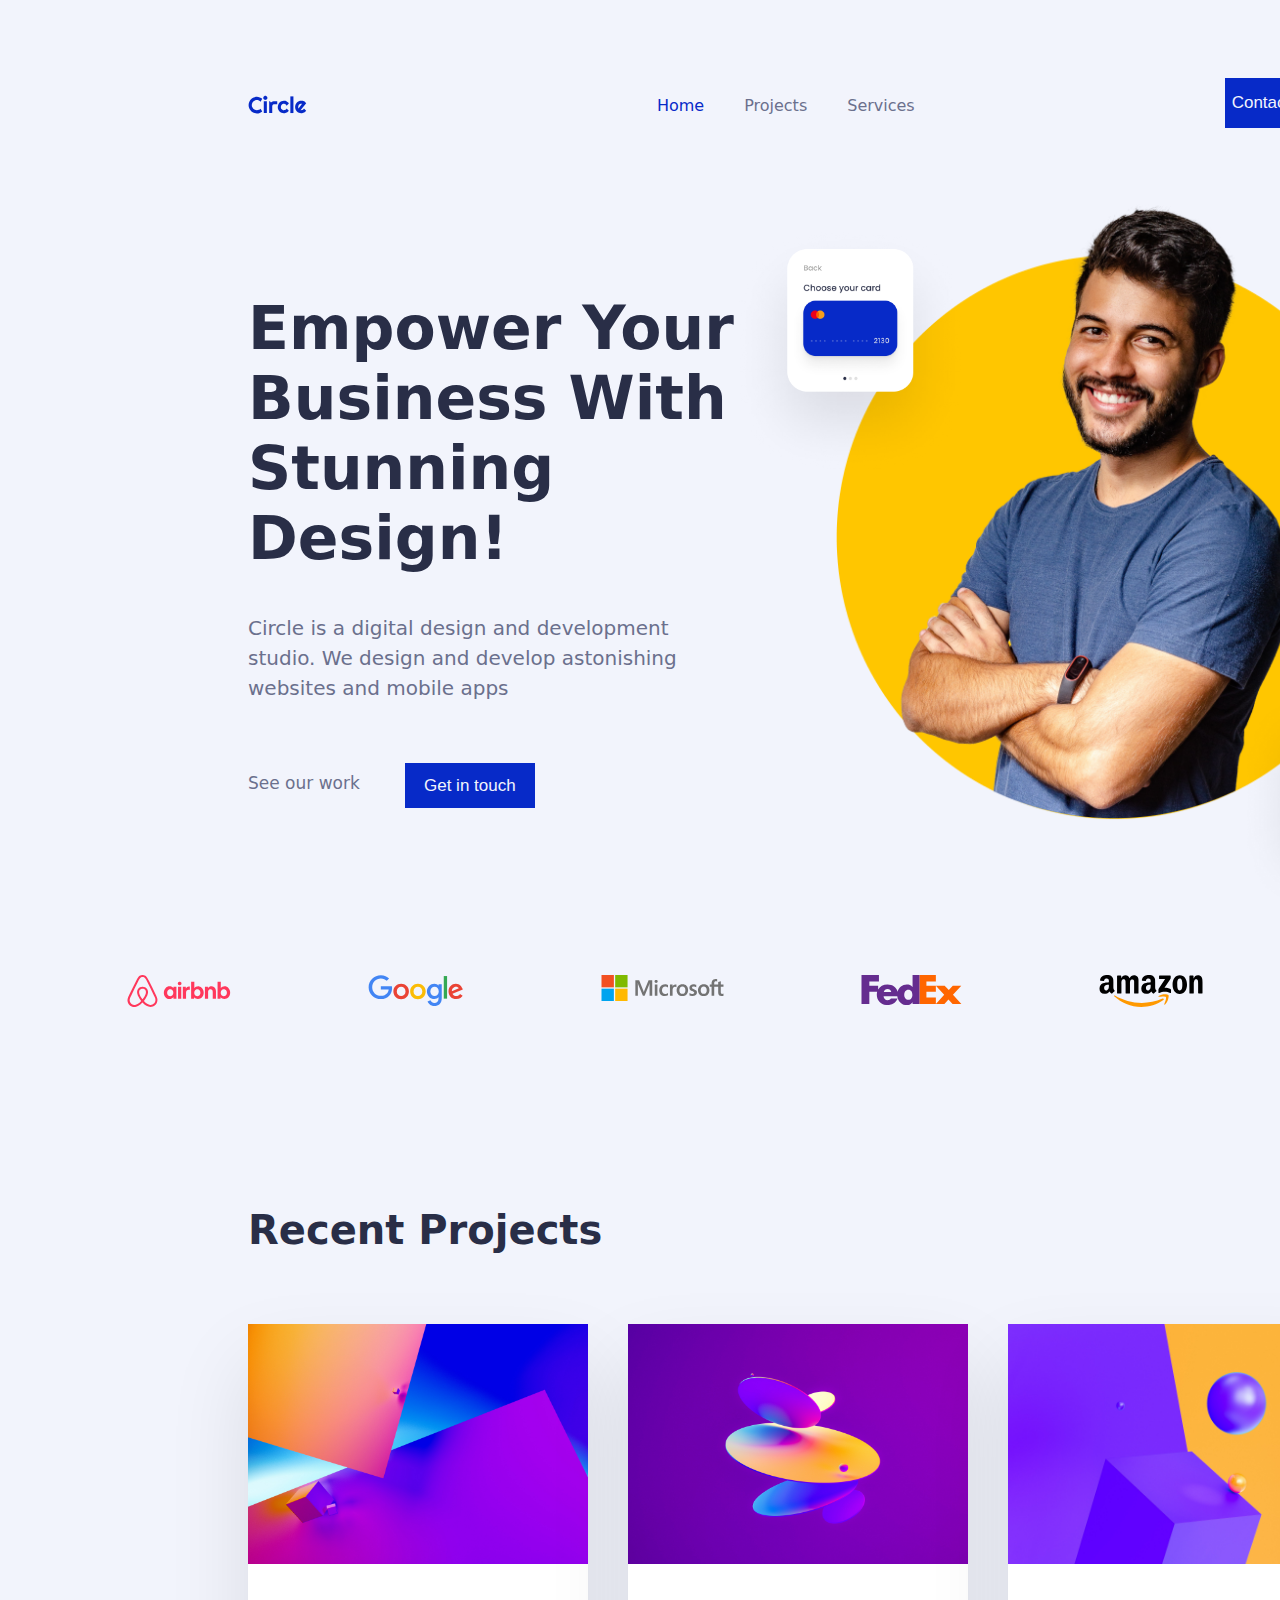
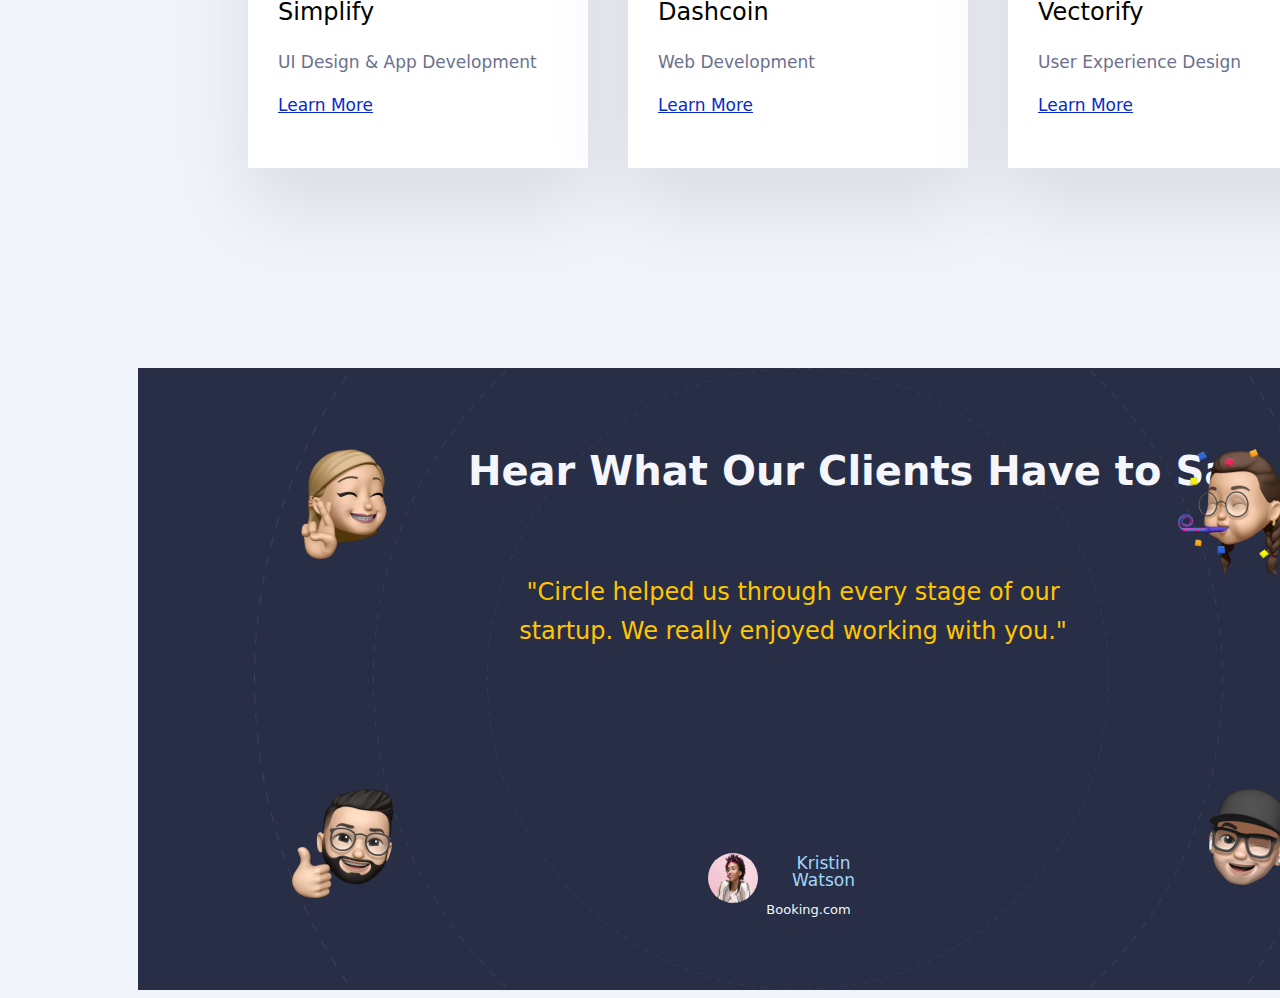
==== circle.html @ 2095160c "First commit" ====
<!DOCTYPE html>
<html lang="en">
  <head>
    <meta charset="UTF-8" />
    <meta http-equiv="X-UA-Compatible" content="IE=edge" />
    <meta name="viewport" content="width=device-width, initial-scale=1.0" />
    <title>Circle Agency</title>
    <link rel="stylesheet" href="styles.css" />
  </head>
  <body>
    <section class="container-navbar">
      <img class="navbar-logo" src="images/circle.svg" alt="Circle's logo" />
      <ul class="navbar-list">
        <li class="li-home">Home</li>
        <li class="li2">Projects</li>
        <li class="li3">Services</li>
      </ul>
      <button class="navbar-button">Contact Us</button>
    </section>
    <section class="hero-container">
      <div class="hero-left">
        <h1 class="heading">Empower Your Business With Stunning Design!</h1>
        <p class="hero-description">
          Circle is a digital design and development studio. We design and
          develop astonishing websites and mobile apps
        </p>
        <div class="hero-buttons">
          <p class="hero-p-left">See our work</p>
          <button class="hero-button-right">Get in touch</button>
        </div>
      </div>
      <div class="hero-right">
        <img
          class="hero-card-1"
          src="images/card-1.png"
          alt="Credit card image"
        />
        <img
          class="hero-main-image"
          src="images/hero-image.png"
          alt="Image of a smiley man"
        />
        <img
          class="hero-card-2"
          src="images/card-2.png"
          alt="Thumbs up emoji"
        />
      </div>
    </section>
    <section class="logos-container">
      <img
        class="airbnb-logo"
        src="images/airbnb-logo.svg"
        alt="Airbnb's logo"
      />
      <img
        class="google-logo"
        src="images/google-logo.svg"
        alt="Google's logo"
      />
      <img
        class="microsoft-logo"
        src="images/microsoft-logo.svg"
        alt="Microsoft's logo"
      />
      <img class="fedex-logo" src="images/fedex-logo.svg" alt="Fedex's logo" />
      <img
        class="amazon-logo"
        src="images/amazon-logo.svg"
        alt="Amazon's logo"
      />
    </section>
    <section class="projects-container">
      <h2 class="projects-heading">Recent Projects</h2>
      <div class="project-list-wrap">
        <div class="project-1-card">
          <img class="project-1-image" src="images/1.jpg" />
          <div class="project-1-content">
            <p class="project-1-title">Simplify</p>
            <p class="project-1-description">UI Design & App Development</p>
            <a href="/projects/simplify" target="_blank" class="project-link"
              >Learn More</a
            >
          </div>
        </div>
        <div class="project-2-card">
          <img class="project-2-image" src="images/2.jpg" />
          <div class="project-2-content">
            <p class="project-2-title">Dashcoin</p>
            <p class="project-2-description">Web Development</p>
            <a href="/projects/dashcoin" target="_blank" class="project-link"
              >Learn More</a
            >
          </div>
        </div>
        <div class="project-3-card">
          <img class="project-3-image" src="images/3.jpg" />
          <div class="project-3-content">
            <p class="project-3-title">Vectorify</p>
            <p class="project-3-description">User Experience Design</p>
            <a href="/projects/vectorify" target="_blank" class="project-link"
              >Learn More</a
            >
          </div>
        </div>
      </div>
    </section>
    <section class="testimonials-section">
      <div class="testimonials-wrap">
        <img class="testimonials-orbit" src="images/orbit.png" />
        <h3 class="testimonials-heading">Hear What Our Clients Have to Say</h3>
        <p class="testimonials-text">
          "Circle helped us through every stage of our startup. We really
          enjoyed working with you."
        </p>
        <div class="testimonials-client">
          <img class="testimonials-client-image" src="images/profile.png" />
          <div class="testimonials-client-info">
            <p class="testimonial-client-name">Kristin Watson</p>
            <p class="testimonial-client-company">Booking.com</p>
          </div>
        </div>
        <img class="testimonials-emoji-1" src="images/memoji-1.png" />
        <img class="testimonials-emoji-2" src="images/memoji-4.png" />
        <img class="testimonials-emoji-3" src="images/memoji-3.png" />
        <img class="testimonials-emoji-4" src="images/memoji-2.png" />
      </div>
    </section>
  </body>
</html>
---- styles.css ----
body {
    font-family: system-ui, -apple-system, BlinkMacSystemFont, "Segoe UI", Roboto,
    Oxygen, Ubuntu, Cantarell, "Open Sans", "Helvetica Neue", sans-serif;
  background-color: #f2f4fc;
}
@media (min-width: 768px) {

.container-navbar {
  display: flex;
}

.navbar-menu-icon {
  display: none;
}

.navbar-logo {
  width: 60px;
  height: 19px;
  margin-top: 87px;
  margin-left: 240px;
}
.navbar-list {
  display: flex;
  list-style-type: none;
  margin-top: 87px;
  line-height: 22.1px;
  size: 25px;
  font-weight: 500;
}

.li-home {
  margin-left: 310px;
  margin-right: 40px;
  color: #072ac8;
}

.li2 {
  margin-right: 40px;
  color: #6b708d;
}
.li3 {
  margin-right: 300px;
  color: #6b708d;
}
.navbar-button {
  white-space: nowrap;
  text-align: center;
  margin-top: 70px;
  margin-left: 10px;
  background-color: #072ac8;
  color: #f2f4fc;
  height: 50px;
  width: 300px;
  font-weight: 500;
  font-size: 17px;
  line-height: 130%;
  border: 1px solid #072ac8;
}
.hero-container {
  display: flex;
  margin-top: 60px;
  margin-bottom: 150px;
}
.heading {
  margin-top: 100px;
  font-weight: bold;
  font-size: 60px;
  line-height: 70px;
  color: #292e47;
  margin-right: -300px;
  margin-left: 240px;
}

.hero-description {
  font-weight: 400;
  font-size: 20px;
  line-height: 30px;
  color: #6b708d;
  margin-top: 30px;
  margin-left: 240px;
  margin-right: -180px;
}
.hero-buttons {
  display: flex;
}
.hero-p-left {
  font-weight: 500;
  font-size: 17px;
  line-height: 30px;
  color: #6b708d;
  margin-left: 240px;
  margin-top: 45px;
  margin-right: 5px;
  white-space: nowrap;
  text-align: center;
}
.hero-button-right {
  background-color: #072ac8;
  color: #f2f4fc;
  height: 45px;
  width: 130px;
  font-weight: 500;
  font-size: 17px;
  line-height: 130%;
  margin-left: 40px;
  margin-top: 40px;
  text-align: center;
  border: 1px solid #072ac8;
}

.hero-right {
  display: flex;
}

.hero-card-1 {
  position: absolute;
  width: 250px;
  height: 266px;
  margin-left: 190px;
  margin-top: 25px;
}

.hero-main-image {
  width: 558px;
  height: 632px;
  margin-right: 200px;
  margin-left: 300px;
}

.hero-card-2 {
  position: absolute;
  width: 230px;
  height: 236px;
  margin-left: 700px;
  margin-top: 490px;
}

.logos-container {
  display: grid;
  grid-template-columns: auto auto auto auto auto;
  justify-content: space-around;
  margin-bottom: 200px;
  margin-left: 50px;
}

.projects-heading {
  margin-left: 240px;
  font-weight: 700;
  font-size: 40px;
  line-height: 47px;
  color: #292e47;
}

.project-list-wrap {
  display: flex;
  margin-top: 70px;
  margin-bottom: 200px;
}

.project-1-card {
  width: 340px;
  height: 444px;
  background-color: #ffffff;
  box-shadow: 0px 38.7755px 77.551px rgba(0, 0, 0, 0.1);
  margin-left: 240px;
}

.project-1-image {
  width: 340px;
  height: 240px;
}

.project-1-title {
  font-weight: 500;
  font-size: 24px;
  line-height: 28px;
  margin-left: 30px;
  margin-top: 30px;
}

.project-1-description {
  font-weight: 400;
  font-size: 17px;
  line-height: 150%;
  color: #6b708d;
  margin-left: 30px;
  margin-top: 10px;
}

.project-2-card {
  width: 340px;
  height: 444px;
  background-color: #ffffff;
  box-shadow: 0px 38.7755px 77.551px rgba(0, 0, 0, 0.1);
  margin-left: 40px;
}

.project-2-image {
  width: 340px;
  height: 240px;
}

.project-2-title {
  font-weight: 500;
  font-size: 24px;
  line-height: 28px;
  margin-left: 30px;
  margin-top: 30px;
}

.project-2-description {
  font-weight: 400;
  font-size: 17px;
  line-height: 150%;
  color: #6b708d;
  margin-left: 30px;
  margin-top: 10px;
}

.project-3-card {
  width: 340px;
  height: 444px;
  background-color: #ffffff;
  box-shadow: 0px 38.7755px 77.551px rgba(0, 0, 0, 0.1);
  margin-left: 40px;
}

.project-3-image {
  width: 340px;
  height: 240px;
}
.project-3-title {
  font-weight: 500;
  font-size: 24px;
  line-height: 28px;
  margin-left: 30px;
  margin-top: 30px;
}

.project-3-description {
  font-weight: 400;
  font-size: 17px;
  line-height: 150%;
  color: #6b708d;
  margin-left: 30px;
  margin-top: 10px;
}

.project-link {
  font-weight: 400;
  font-size: 17px;
  line-height: 150%;
  color: #072ac8;
  margin-left: 30px;
  margin-top: 54px;
}

.testimonials-wrap {
  width: 1320px;
  height: 622px;
  background-color: #292e47;
  margin-left: 130px;
  position: relative;
  text-align: center;
}

.testimonials-orbit {
  width: 1320px;
  height: 622px;
}

.testimonials-heading {
  position: absolute;
  left: 330px;
  top: 40px;
  font-weight: 700;
  font-size: 40px;
  line-height: 47px;
  color: #f4f6fc;
}

.testimonials-text {
  position: absolute;
  left: 350px;
  top: 181px;
  font-weight: 500;
  font-size: 24px;
  line-height: 160%;
  text-align: center;
  color: #ffc600;
  margin-right: 360px;
}

.testimonials-client {
  position: absolute;
  width: 171px;
  height: 50px;
  left: 570px;
  top: 470px;
  display: flex;
}

.testimonials-client-image {
  width: 50px;
  height: 50px;
  border-radius: 50%;
  margin-top: 15px;
}

.testimonials-client-info {
  display: flex;
  flex-direction: column;
  position: relative;
}
.testimonial-client-name {
  font-weight: 400;
  font-size: 17px;
  line-height: 100%;
  color: #a2d6f9;
  margin-left: 10px;
  margin-bottom: 0px;
}

.testimonial-client-company {
  font-weight: 400;
  font-size: 13px;
  line-height: 15px;
  color: #f4f6fc;
  margin-left: -20px;
}

.testimonials-emoji-1 {
  position: absolute;
  width: 150px;
  height: 150px;
  left: 126px;
  top: 61px;
}

.testimonials-emoji-2 {
  position: absolute;
  width: 150px;
  height: 150px;
  left: 1029px;
  top: 61px;
}

.testimonials-emoji-3 {
  position: absolute;
  width: 150px;
  height: 150px;
  left: 133px;
  top: 399px;
}

.testimonials-emoji-4 {
  position: absolute;
  width: 150px;
  height: 150px;
  left: 1030px;
  top: 399px;
}

}



@media (max-width: 768px) {

body {
max-width: 768px;
}

  .navbar-logo {
    width: 60px;
    height: 19px;
    margin-top: 20px;
    margin-left: 20px;
  }
  .navbar-list {
    display: none;
  }

  .navbar-button {
    display: none;
  }

  .hero-container {
    display: flex;
    flex-direction: column;
  }

  .hero-left  {
    display: flex;
    flex-direction: column;
    align-items: center;
    width: 100%;


  }
  .heading {
    margin-top: 50px;
    font-weight: bold;
    font-size: 30px;
    line-height: 50px;
    color: #292e47;
    width: 90vw;
  }

  .hero-description {
    text-align: center;
    font-size: 17px;
    margin-left: 40px;
    margin-right: 40px;
    color: #6b708d;
    width: 90vw;
  }

  .hero-buttons {
  display: flex;
  flex-direction: column-reverse;
  margin-top: 40px;
  }

  .hero-button-right {
    background-color: #072ac8;
    color: #f2f4fc;
    height: 45px;
    width: 130px;
    font-weight: 500;
    font-size: 17px;
    line-height: 130%;
   text-align: center;
    border: 1px solid #072ac8;
  }

  .hero-p-left {
    font-weight: 500;
    font-size: 17px;
    line-height: 30px;
    color: #6b708d;
       margin-top: 45px;
    white-space: nowrap;
    text-align: center;

  }
  .hero-right {
    margin-left: 10px;
  }
  .hero-main-image {
    
    width: 90vw;
  }

  .hero-card-1 {
    /* margin-top: 40px;
    margin-left: 40px;
     */
     display: none;
  }

  .hero-card-2 {
    /* margin-left: 500px;
    margin-top: 530px; */
    display: none;
  }

  .logos-container {
    display: grid;
    grid-template-columns: auto auto;
    grid-template-rows: auto auto;
    justify-content: space-around;
    row-gap: 20vw;
    margin-top: 40px;

  }

  .amazon-logo {
    display: none;
  }

  .projects-container {
    display: flex;
    flex-direction: column;
    justify-content: space-around;
      }

  .projects-heading {
    font-weight: 700;
    font-size: 30px;
    color: #292e47;
    width: 90vw;
  }
 
  .project-1-card {
    width: 340px;
    height: 444px;
    background-color: #ffffff;
    box-shadow: 0px 38.7755px 77.551px rgba(0, 0, 0, 0.1);
   
  }
  
  .project-1-image {
    width: 340px;
    height: 240px;
  }
  
  .project-1-title {
    font-weight: 500;
    font-size: 24px;
    line-height: 28px;
     margin-top: 30px;
  }
  
  .project-1-description {
    font-weight: 400;
    font-size: 17px;
    line-height: 150%;
    color: #6b708d;
    margin-left: 30px;
    margin-top: 10px;
  }
  
  .project-2-card {
    width: 340px;
    height: 444px;
    background-color: #ffffff;
    box-shadow: 0px 38.7755px 77.551px rgba(0, 0, 0, 0.1);
  }
  
  .project-2-image {
    width: 340px;
    height: 240px;
  }
  
  .project-2-title {
    font-weight: 500;
    font-size: 24px;
    line-height: 28px;
    margin-left: 30px;
    margin-top: 30px;
  }
  
  .project-2-description {
    font-weight: 400;
    font-size: 17px;
    line-height: 150%;
    color: #6b708d;
    margin-left: 30px;
    margin-top: 10px;
  }
  
  .project-3-card {
    width: 340px;
    height: 444px;
    background-color: #ffffff;
    box-shadow: 0px 38.7755px 77.551px rgba(0, 0, 0, 0.1);
  }
  
  .project-3-image {
    width: 340px;
    height: 240px;
  }
  .project-3-title {
    font-weight: 500;
    font-size: 24px;
    line-height: 28px;
    margin-left: 30px;
    margin-top: 30px;
  }
  
  .project-3-description {
    font-weight: 400;
    font-size: 17px;
    line-height: 150%;
    color: #6b708d;
    margin-left: 30px;
    margin-top: 10px;
  }
  
  .project-link {
    font-weight: 400;
    font-size: 17px;
    line-height: 150%;
    color: #072ac8;
    margin-left: 30px;
    margin-top: 54px;
  }

}
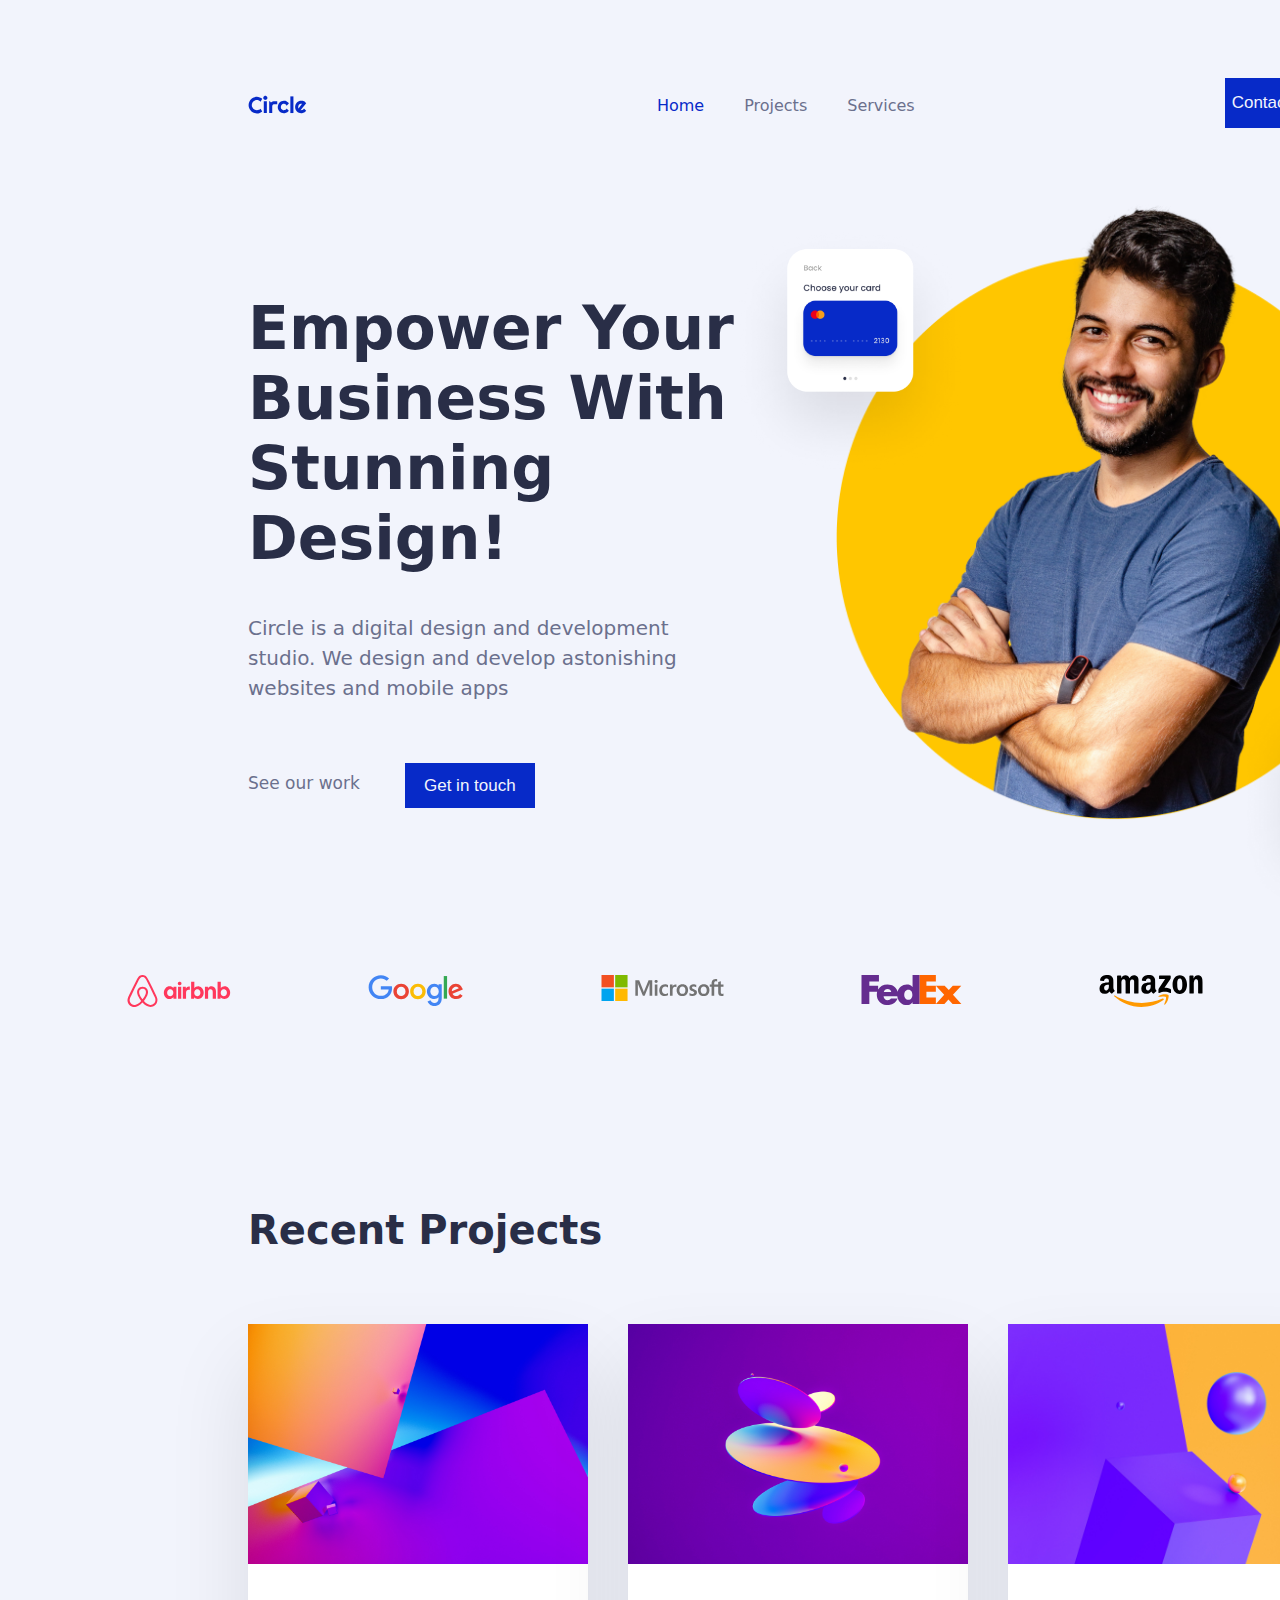
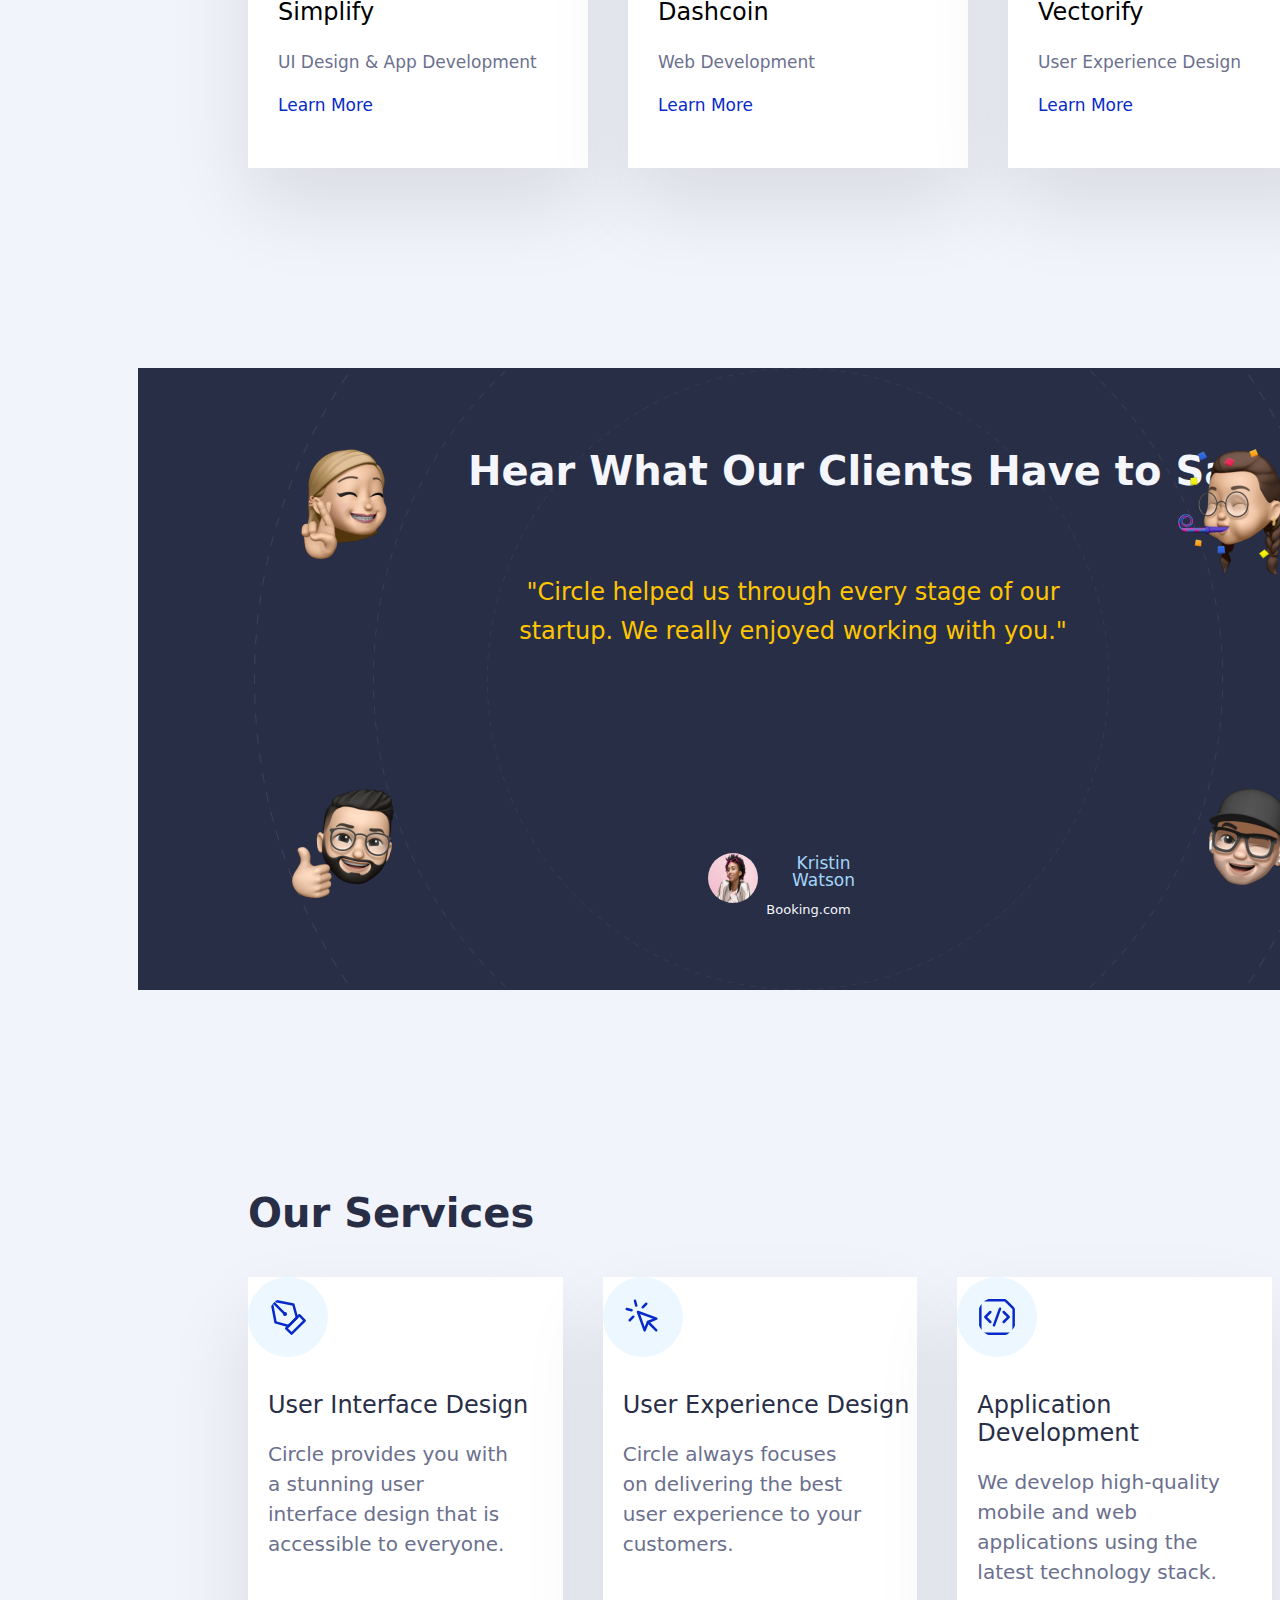
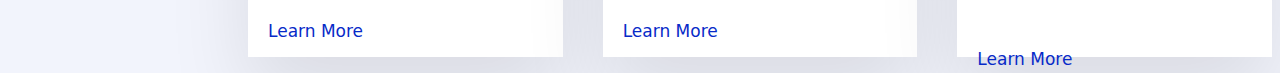
==== commit a1eb3be6: "services section completed" ====
--- a/circle.html
+++ b/circle.html
@@ -126,5 +126,39 @@
         <img class="testimonials-emoji-4" src="images/memoji-2.png" />
       </div>
     </section>
+    <section class="services">
+      <div class="services-wrap">
+        <h3 class="services-heading">Our Services</h3>
+        <div class="services-container">
+          <div class="services-card-1">
+            <img class="services-icon-1" src="images/1.svg" />
+            <p class="services-heading-card">User Interface Design</p>
+            <p class="services-text">
+              Circle provides you with a stunning user interface design that is
+              accessible to everyone.
+            </p>
+            <a href="#" target="_blank" class="services-link">Learn More</a>
+          </div>
+          <div class="services-card-2">
+            <img class="services-icon-2" src="images/2.svg" />
+            <p class="services-heading-card">User Experience Design</p>
+            <p class="services-text">
+              Circle always focuses on delivering the best user experience to
+              your customers.
+            </p>
+            <a href="#" target="_blank" class="services-link">Learn More</a>
+          </div>
+          <div class="services-card-3">
+            <img class="services-icon-3" src="images/3.svg" />
+            <p class="services-heading-card">Application Development</p>
+            <p class="services-text">
+              We develop high-quality mobile and web applications using the
+              latest technology stack.
+            </p>
+            <a href="#" target="_blank" class="services-link">Learn More</a>
+          </div>
+        </div>
+      </div>
+    </section>
   </body>
 </html>
--- a/styles.css
+++ b/styles.css
@@ -254,6 +254,7 @@
   color: #072ac8;
   margin-left: 30px;
   margin-top: 54px;
+  text-decoration: none;
 }
 
 .testimonials-wrap {
@@ -362,7 +363,113 @@
   top: 399px;
 }
 
-}
+.services-heading {
+font-weight: 700;
+font-size: 40px;
+line-height: 47px;
+color: #292E47;
+margin-left: 240px;
+margin-top: 200px;
+}
+
+.services-container {
+  display: flex;
+}
+
+.services-card-1 {
+width: 340px;
+height: 380px;
+background: #FFFFFF;
+box-shadow: 0px 38.7755px 77.551px rgba(0, 0, 0, 0.1);
+margin-left: 240px
+}
+.services-card-2 {
+  width: 340px;
+  height: 380px;
+  background: #FFFFFF;
+  box-shadow: 0px 38.7755px 77.551px rgba(0, 0, 0, 0.1);
+  margin-left: 40px
+  }
+
+  .services-card-3 {
+    width: 340px;
+    height: 380px;
+    background: #FFFFFF;
+    box-shadow: 0px 38.7755px 77.551px rgba(0, 0, 0, 0.1);
+    margin-left: 40px
+    }
+
+.services-icon-1 {
+background: #ECF7FF;
+width: 40px;
+height: 40px;
+padding: 20px;
+border-radius: 49.6px;
+}
+
+.services-heading-card {
+font-weight: 500;
+font-size: 24px;
+line-height: 28px;
+color: #292E47;
+margin-top: 30px;
+margin-bottom: 20px;
+margin-left: 20px;
+}
+
+.services-text {
+  width: 19vw;
+font-weight: 400;
+font-size: 20px;
+line-height: 150%;
+color: #6B708D;
+margin-left: 20px;
+margin-bottom: 60px;
+}
+
+.services-link {
+font-weight: 500;
+font-size: 17px;
+line-height: 150%;
+color: #072AC8;
+text-decoration: none;
+margin-top: 500px;
+margin-left: 20px;
+}
+
+.services-icon-2 {
+  background: #ECF7FF;
+  width: 40px;
+  height: 40px;
+  padding: 20px;
+  border-radius: 49.6px;
+  }
+
+  .services-icon-3 {
+  background: #ECF7FF;
+  width: 40px;
+  height: 40px;
+  padding: 20px;
+  border-radius: 49.6px;
+
+}
+
+
+}
+
+
+
+
+
+
+
+
+
+
+
+
+
+
 
 
 
@@ -370,6 +477,7 @@
 
 body {
 max-width: 768px;
+margin: 0;
 }
 
   .navbar-logo {
@@ -473,6 +581,7 @@
     justify-content: space-around;
     row-gap: 20vw;
     margin-top: 40px;
+    margin-bottom: 40px;
 
   }
 
@@ -483,22 +592,20 @@
   .projects-container {
     display: flex;
     flex-direction: column;
-    justify-content: space-around;
-      }
+    align-items: center;
+    }
 
   .projects-heading {
     font-weight: 700;
     font-size: 30px;
     color: #292e47;
-    width: 90vw;
   }
  
   .project-1-card {
     width: 340px;
     height: 444px;
     background-color: #ffffff;
-    box-shadow: 0px 38.7755px 77.551px rgba(0, 0, 0, 0.1);
-   
+    margin-bottom: 20px;
   }
   
   .project-1-image {
@@ -511,6 +618,7 @@
     font-size: 24px;
     line-height: 28px;
      margin-top: 30px;
+     margin-left: 30px;
   }
   
   .project-1-description {
@@ -526,7 +634,7 @@
     width: 340px;
     height: 444px;
     background-color: #ffffff;
-    box-shadow: 0px 38.7755px 77.551px rgba(0, 0, 0, 0.1);
+    margin-bottom: 20px;
   }
   
   .project-2-image {
@@ -555,7 +663,7 @@
     width: 340px;
     height: 444px;
     background-color: #ffffff;
-    box-shadow: 0px 38.7755px 77.551px rgba(0, 0, 0, 0.1);
+    margin-bottom: 40px;
   }
   
   .project-3-image {
@@ -588,4 +696,197 @@
     margin-top: 54px;
   }
 
-}
+  .testimonials-orbit {
+    display: none;
+
+}
+
+.testimonials-client-image {
+  width: 50px;
+  height: 50px;
+}
+
+.testimonials-wrap {
+  margin-top: 40px;
+  height: 460px;
+  background-color: #292e47;
+  text-align: center;
+  width: 100%;
+  align-items: center;
+  display: flex;
+  flex-direction: column;
+  margin-bottom: 40px;
+}
+
+.testimonials-emoji-1 {
+  display: none;
+}
+
+.testimonials-emoji-2 {
+  display: none;
+}
+
+.testimonials-emoji-3 {
+  display: none;
+}
+
+.testimonials-emoji-4 {
+  display: none;
+}
+
+.testimonials-heading {
+
+  top: 40px;
+  font-weight: 700;
+  font-size: 30px;
+  line-height: 47px;
+  color: #f4f6fc;
+  width: 90vw;
+}
+
+.testimonials-text {
+
+  font-weight: 500;
+  font-size: 24px;
+  line-height: 160%;
+  text-align: center;
+  color: #ffc600;
+  width: 85vw;
+}
+
+.testimonials-client {
+  width: 171px;
+  height: 50px;
+  display: flex;
+
+}
+
+.testimonials-client-image {
+  width: 50px;
+  height: 50px;
+  border-radius: 50%;
+  margin-top: 15px;
+}
+
+.testimonials-client-info {
+  display: flex;
+  flex-direction: column;
+  }
+.testimonial-client-name {
+  font-weight: 400;
+  font-size: 17px;
+  line-height: 100%;
+  color: #a2d6f9;
+  margin-bottom: 0px;
+  margin-left: 10px;
+}
+
+.testimonial-client-company {
+  font-weight: 400;
+  font-size: 13px;
+  line-height: 15px;
+  color: #f4f6fc;
+  margin-left: -20px;
+}
+
+.services-wrap {
+  display: flex;
+  flex-direction: column;
+  align-items: center;
+}
+.services-heading {
+  font-weight: 700;
+    font-size: 30px;
+    line-height: 28px;
+  color: #292E47;
+  }
+  
+  .services-container {
+    display: flex;
+    flex-direction: column;
+    align-items: center;
+  }
+  
+  .services-card-1 {
+  width: 340px;
+  height: 380px;
+  background: #FFFFFF;
+  box-shadow: 0px 38.7755px 77.551px rgba(0, 0, 0, 0.1);
+  margin-bottom: 10px;
+  }
+
+  .services-card-2 {
+    width: 340px;
+    height: 380px;
+    background: #FFFFFF;
+    box-shadow: 0px 38.7755px 77.551px rgba(0, 0, 0, 0.1);
+    margin-bottom: 10px;
+    }
+  
+    .services-card-3 {
+      width: 340px;
+      height: 380px;
+      background: #FFFFFF;
+      box-shadow: 0px 38.7755px 77.551px rgba(0, 0, 0, 0.1);
+      margin-bottom: 10px;
+      }
+  
+  .services-icon-1 {
+  background: #ECF7FF;
+  width: 40px;
+  height: 40px;
+  padding: 20px;
+  border-radius: 49.6px;
+  margin-left: 30px;
+  margin-top: 40px;
+  }
+  
+  .services-heading-card {
+  font-weight: 500;
+  font-size: 24px;
+  line-height: 28px;
+  color: #292E47;
+  margin-top: 30px;
+  margin-bottom: 20px;
+  margin-left: 20px;
+  }
+  
+  .services-text {
+  font-weight: 400;
+  font-size: 20px;
+  line-height: 150%;
+  color: #6B708D;
+  margin-left: 20px;
+  margin-bottom: 36px;
+  }
+  
+  .services-link {
+  font-weight: 500;
+  font-size: 17px;
+  line-height: 150%;
+  color: #072AC8;
+  text-decoration: none;
+    margin-left: 20px;
+  }
+  
+  .services-icon-2 {
+    background: #ECF7FF;
+    width: 40px;
+    height: 40px;
+    padding: 20px;
+    border-radius: 49.6px;
+    margin-left: 30px;
+  margin-top: 40px;
+    }
+  
+    .services-icon-3 {
+    background: #ECF7FF;
+    width: 40px;
+    height: 40px;
+    padding: 20px;
+    border-radius: 49.6px;
+    margin-left: 30px;
+  margin-top: 40px;
+  }
+
+}
